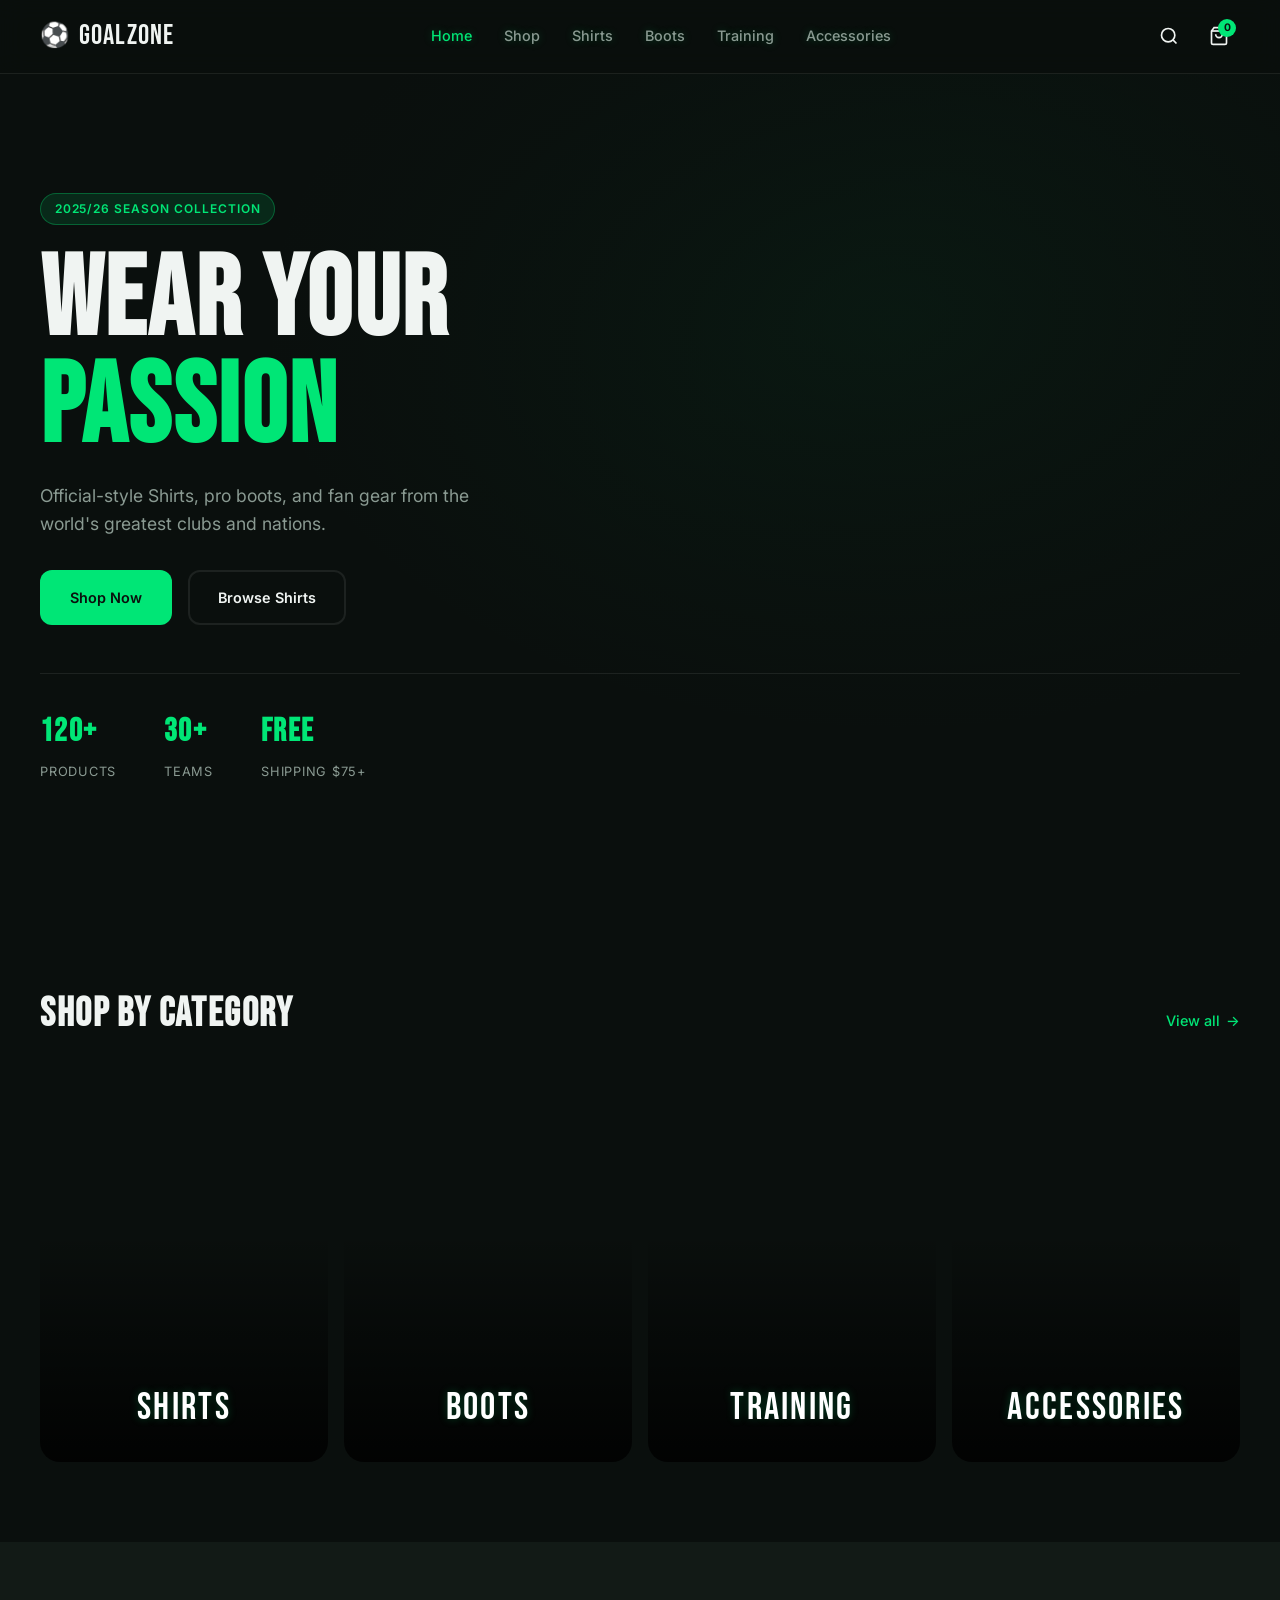
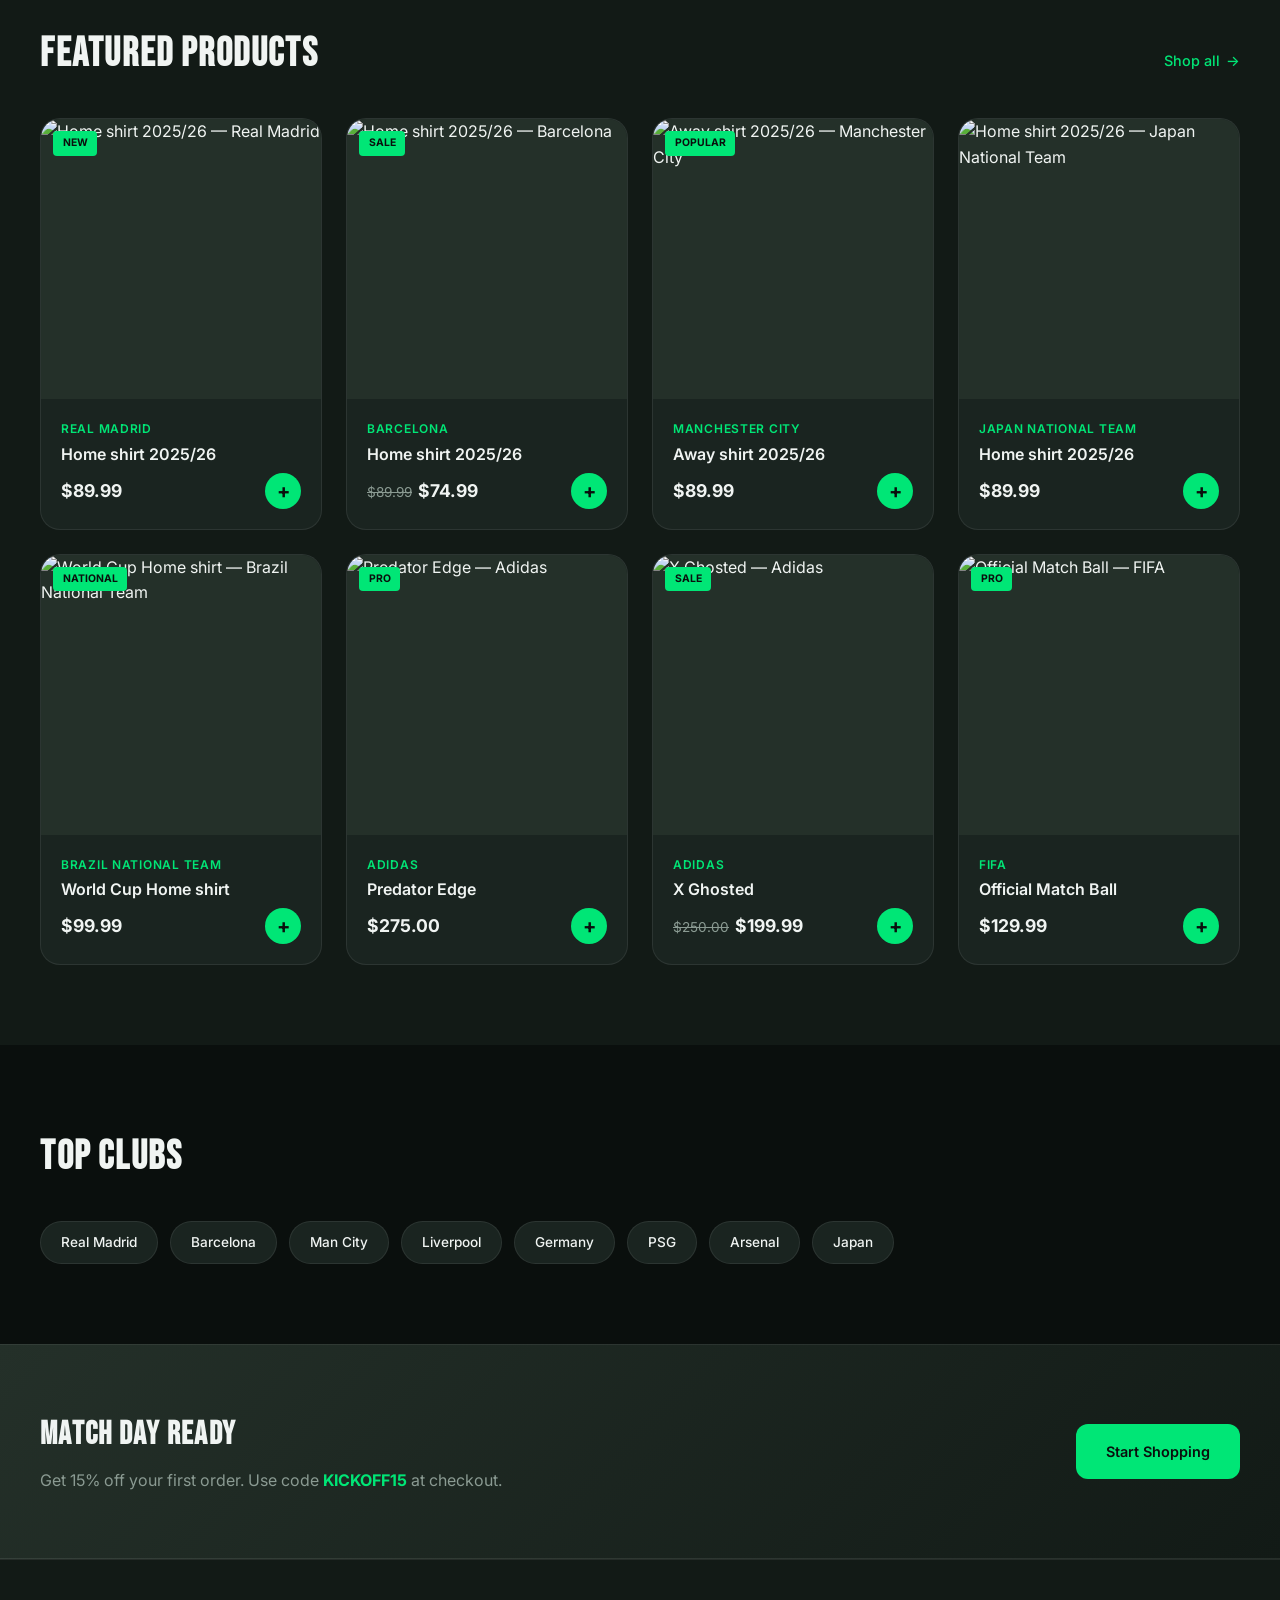
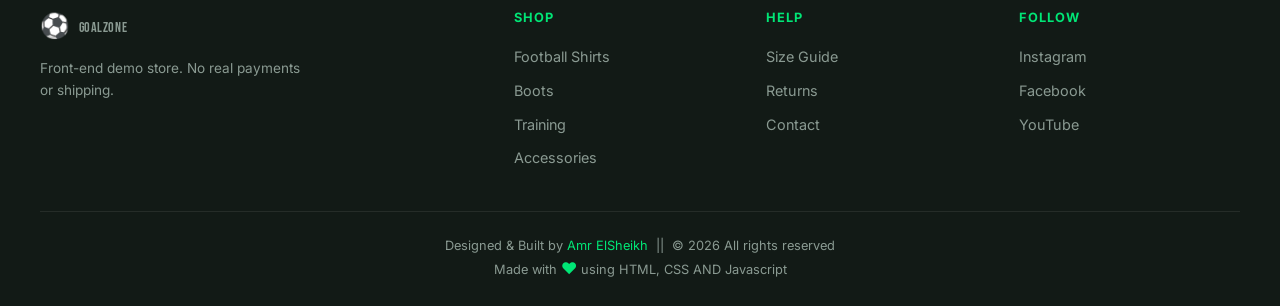
==== index.html @ 162557ea "Add files via upload" ====
<!DOCTYPE html>
<html lang="en">
<head>
  <meta charset="UTF-8">
  <meta name="viewport" content="width=device-width, initial-scale=1.0">
  <title>GoalZone — Football Store</title>
  <link href="/YOUR_PATH/favicon.ico" rel="icon" type="image/x-icon">
  <link href="[data-uri]" rel="icon" type="image/x-icon">
  <link rel="preconnect" href="https://fonts.googleapis.com">
  <link rel="preconnect" href="https://fonts.gstatic.com" crossorigin>
  <link href="https://fonts.googleapis.com/css2?family=Bebas+Neue&family=Inter:wght@400;500;600;700&display=swap" rel="stylesheet">
  <link rel="stylesheet" href="css/styles.css">
</head>
<body>
  <header class="header">
    <div class="container header__inner">
      <a href="index.html" class="logo">
        <span class="logo__icon">⚽</span>
        <span class="logo__text">GoalZone</span>
      </a>
      <nav class="nav" id="mainNav">
        <a href="index.html" class="nav__link nav__link--active">Home</a>
        <a href="shop.html" class="nav__link">Shop</a>
        <a href="shop.html?cat=shirts" class="nav__link">Shirts</a>
        <a href="shop.html?cat=boots" class="nav__link">Boots</a>
        <a href="shop.html?cat=training" class="nav__link">Training</a>
        <a href="shop.html?cat=accessories" class="nav__link">Accessories</a>
      </nav>
      
      <div class="header__actions">
        <button class="icon-btn" id="searchToggle" aria-label="Search">
          <svg width="20" height="20" viewBox="0 0 24 24" fill="none" stroke="currentColor" stroke-width="2"><circle cx="11" cy="11" r="8"/><path d="m21 21-4.3-4.3"/></svg>
        </button>
        <a href="cart.html" class="icon-btn cart-btn" aria-label="Cart">
          <svg width="20" height="20" viewBox="0 0 24 24" fill="none" stroke="currentColor" stroke-width="2"><path d="M6 2 3 6v14a2 2 0 0 0 2 2h14a2 2 0 0 0 2-2V6l-3-4Z"/><path d="M3 6h18"/><path d="M16 10a4 4 0 0 1-8 0"/></svg>
          <span class="cart-btn__count" id="cartCount">0</span>
        </a>
        <button class="menu-toggle" id="menuToggle" aria-label="Menu">
          <span></span><span></span><span></span>
        </button>
      </div>
    </div>
    <div class="search-bar" id="searchBar">
      <div class="container">
        <input type="search" id="searchInput" placeholder="Search football-shirts, boots, teams..." autocomplete="off">
      </div>
    </div>
  </header>

  <main>
    <section class="hero">
      <div class="hero__bg"></div>
      <div class="container hero__content">
        <p class="hero__tag">2025/26 Season Collection</p>
        <h1 class="hero__title">Wear Your<br><span>Passion</span></h1>
        <p class="hero__desc">Official-style Shirts, pro boots, and fan gear from the world's greatest clubs and nations.</p>
        <div class="hero__cta">
          <a href="shop.html" class="btn btn--primary">Shop Now</a>
          <a href="shop.html?cat=shirts" class="btn btn--outline">Browse Shirts</a>
        </div>
        <div class="hero__stats">
          <div class="stat">
            <strong>120+</strong>
            <span>Products</span>
          </div>
          <div class="stat">
            <strong>30+</strong>
            <span>Teams</span>
          </div>
          <div class="stat">
            <strong>Free</strong>
            <span>Shipping $75+</span>
          </div>
        </div>
      </div>
    </section>

    <section class="section">
      <div class="container">
        <div class="section__head">
          <h2>Shop by Category</h2>
          <a href="shop.html" class="link-arrow">View all</a>
        </div>
        <div class="categories">
          <a href="shop.html?cat=shirts" class="category-card category-card--football-shirts">
            <span class="category-card__label"> Shirts</span>
            <!-- <span class="category-card__count">48 items</span> -->
          </a>
          <a href="shop.html?cat=boots" class="category-card category-card--boots">
            <span class="category-card__label">Boots</span>
            <!-- <span class="category-card__count">32 items</span> -->
          </a>
          <a href="shop.html?cat=training" class="category-card category-card--training">
            <span class="category-card__label">Training</span>
            <!-- <span class="category-card__count">24 items</span> -->
          </a>
          <a href="shop.html?cat=accessories" class="category-card category-card--accessories">
            <span class="category-card__label">Accessories</span>
            <!-- <span class="category-card__count">16 items</span> -->
          </a>
        </div>
      </div>
    </section>

    <section class="section section--dark">
      <div class="container">
        <div class="section__head">
          <h2>Featured Products</h2>
          <a href="shop.html" class="link-arrow">Shop all</a>
        </div>
        <div class="product-grid" id="featuredProducts"></div>
      </div>
    </section>

    <section class="section">
      <div class="container">
        <div class="section__head">
          <h2>Top Clubs</h2>
        </div>
        <div class="clubs">
          <!-- <a href="shop.html?team=Al Ahly" class="club-badge club-badge--ahly">Al Ahly</a> -->
          <!-- <a href="shop.html?team=Zamalek" class="club-badge club-badge--zamalek">Zamalek</a> -->
          <!-- <a href="shop.html?team=Egypt" class="club-badge club-badge--egypt">Egypt</a> -->
          <a href="shop.html?team=Real Madrid" class="club-badge">Real Madrid</a>
          <a href="shop.html?team=Barcelona" class="club-badge">Barcelona</a>
          <a href="shop.html?team=Manchester City" class="club-badge">Man City</a>
          <a href="shop.html?team=Liverpool" class="club-badge">Liverpool</a>
          <a href="shop.html?team=Germany national team" class="club-badge">Germany</a>
          <a href="shop.html?team=PSG" class="club-badge">PSG</a>
          <a href="shop.html?team=Arsenal" class="club-badge">Arsenal</a>
          <a href="shop.html?team=Japan National Team" class="club-badge">Japan</a>
        </div>
      </div>
    </section>

    <section class="promo">
      <div class="container promo__inner">
        <div class="promo__text">
          <h2>Match Day Ready</h2>
          <p>Get 15% off your first order. Use code <strong>KICKOFF15</strong> at checkout.</p>
        </div>
        <a href="shop.html" class="btn btn--primary">Start Shopping</a>
      </div>
    </section>
  </main>

  <footer class="footer">
    <div class="container footer__grid">
      <div class="footer__brand">
        <a href="index.html" class="logo">
          <span class="logo__icon">⚽</span>
          <span class="logo__text">GoalZone</span>
        </a>
        <p>Front-end demo store. No real payments or shipping.</p>
      </div>
      <div>
        <h4 style="color:var( --accent)">Shop</h4>
        <ul>
          <li><a href="shop.html?cat=shirts">Football Shirts</a></li>
          <li><a href="shop.html?cat=boots">Boots</a></li>
          <li><a href="shop.html?cat=training">Training</a></li>
          <li><a href="shop.html?cat=accessories">Accessories</a></li>
        </ul>
      </div>
      <div>
        <h4 style="color:var( --accent)">Help</h4>
        <ul>
          <li><a href="#">Size Guide</a></li>
          <li><a href="#">Returns</a></li>
          <li><a href="#">Contact</a></li>
        </ul>
      </div>
      <div>
        <h4 style="color:var( --accent)">Follow</h4>
        <ul>
          <li><a href="#">Instagram</a></li>
          <li><a href="#">Facebook</a></li>
          <li><a href="#">YouTube</a></li>
        </ul>
      </div>
    </div>
    <div class="container footer__bottom">
      <!-- <p>&copy; 2026 GoalZone⚽</p> -->
      <p>Designed & Built by <span style="color:var( --accent)" >Amr ElSheikh</span> &nbsp;||&nbsp; <span>&copy; 2026</span> All rights reserved</p>
      <p>Made with <span style="color:var( --accent) ; font-size: medium;">♥</span> using HTML, CSS AND Javascript</p>
    </div>
  </footer>

  <!-- 
  <footer>
  <div class="container">
    <span style="color:var( --accent)">♥</span>
  </div>
 
</footer> -->

  <div class="toast" id="toast"></div>

  <script src="js/products.js"></script>
  <script src="js/cart.js"></script>
  <script src="js/app.js"></script>
</body>
</html>
---- css/styles.css ----
/* GoalZone — Football Store */

:root {
  --bg: #0a0f0d;
  --bg-card: #121a16;
  --bg-elevated: #1a2420;
  --surface: #243029;
  --text: #f0f4f2;
  --text-muted: #8a9a92;
  --accent: #00e676;
  --accent-dim: #00c853;
  --accent-glow: rgba(0, 230, 118, 0.25);
  --danger: #ff5252;
  --border: rgba(255, 255, 255, 0.08);
  --radius: 12px;
  --radius-lg: 20px;
  --font-display: 'Bebas Neue', sans-serif;
  --font-body: 'Inter', system-ui, sans-serif;
  --header-h: 72px;
  --transition: 0.2s ease;
}

*, *::before, *::after { box-sizing: border-box; margin: 0; padding: 0; }

html { scroll-behavior: smooth; }

body {
  font-family: var(--font-body);
  background: var(--bg);
  color: var(--text);
  line-height: 1.6;
  min-height: 100vh;
}

img { max-width: 100%; display: block; }

a { color: inherit; text-decoration: none; }

button { font: inherit; cursor: pointer; border: none; background: none; color: inherit; }

.container {
  width: min(1200px, 100% - 2rem);
  margin-inline: auto;
}

/* Header */
.header {
  position: sticky;
  top: 0;
  z-index: 100;
  background: rgba(10, 15, 13, 0.92);
  backdrop-filter: blur(12px);
  border-bottom: 1px solid var(--border);
}

.header__inner {
  display: flex;
  align-items: center;
  justify-content: space-between;
  height: var(--header-h);
  gap: 1rem;
}

.logo {
  display: flex;
  align-items: center;
  gap: 0.5rem;
  font-family: var(--font-display);
  font-size: 1.75rem;
  letter-spacing: 0.04em;
}

.logo__icon { font-size: 1.5rem; }

.nav {
  display: flex;
  gap: 2rem;
}

.nav__link {
  font-size: 0.9rem;
  font-weight: 500;
  color: var(--text-muted);
  transition: color var(--transition);
  text-shadow: 0 0 8px var(--accent-glow);
}

.nav__link:hover,
.nav__link--active { color: var(--accent); text-shadow: 0 0 8px var(--accent-glow)}

.header__actions {
  display: flex;
  align-items: center;
  gap: 0.5rem;
}

.icon-btn {
  display: flex;
  align-items: center;
  justify-content: center;
  width: 42px;
  height: 42px;
  border-radius: 50%;
  transition: background var(--transition);
  position: relative;
}

.icon-btn:hover { background: var(--bg-elevated); }

.cart-btn__count {
  position: absolute;
  top: 4px;
  right: 4px;
  min-width: 18px;
  height: 18px;
  padding: 0 5px;
  background: var(--accent);
  color: var(--bg);
  font-size: 0.65rem;
  font-weight: 700;
  border-radius: 99px;
  display: flex;
  align-items: center;
  justify-content: center;
}

.menu-toggle {
  display: none;
  flex-direction: column;
  gap: 5px;
  width: 42px;
  height: 42px;
  align-items: center;
  justify-content: center;
}

.menu-toggle span {
  width: 22px;
  height: 2px;
  background: var(--text);
  border-radius: 2px;
  transition: var(--transition);
}

.search-bar {
  max-height: 0;
  overflow: hidden;
  transition: max-height 0.3s ease, padding 0.3s ease;
  border-bottom: 1px solid transparent;
}

.search-bar--open {
  max-height: 80px;
  padding: 0.75rem 0;
  border-bottom-color: var(--border);
}

.search-bar input {
  width: 100%;
  padding: 0.75rem 1rem;
  background: var(--bg-elevated);
  border: 1px solid var(--border);
  border-radius: var(--radius);
  color: var(--text);
  font-size: 1rem;
  outline: none;
}

.search-bar input:focus { border-color: var(--accent); }

/* Buttons */
.btn {
  display: inline-flex;
  align-items: center;
  justify-content: center;
  gap: 0.5rem;
  padding: 0.875rem 1.75rem;
  font-weight: 600;
  font-size: 0.9rem;
  border-radius: var(--radius);
  transition: all var(--transition);
  border: 2px solid transparent;
}

.btn--primary {
  background: var(--accent);
  color: var(--bg);
}

.btn--primary:hover {
  background: var(--accent-dim);
  box-shadow: 0 0 24px var(--accent-glow);
}

.btn--outline {
  border-color: var(--border);
  color: var(--text);
}

.btn--outline:hover {
  border-color: var(--accent);
  color: var(--accent);
}

.btn--sm { padding: 0.5rem 1rem; font-size: 0.8rem; }
.btn--full { width: 100%; }

.link-arrow {
  font-size: 0.9rem;
  font-weight: 500;
  color: var(--accent);
  display: inline-flex;
  align-items: center;
  gap: 0.35rem;
}

.link-arrow::after { content: '→'; }

.link-btn {
  font-size: 0.8rem;
  color: var(--accent);
  background: none;
  border: none;
  cursor: pointer;
}

/* Hero */
.hero {
  position: relative;
  min-height: calc(100vh - var(--header-h));
  display: flex;
  align-items: center;
  overflow: hidden;
}

.hero__bg {
  position: absolute;
  inset: 0;
  background:
    linear-gradient(135deg, rgba(10, 15, 13, 0.95) 0%, rgba(10, 15, 13, 0.7) 50%, rgba(10, 15, 13, 0.9) 100%),
    radial-gradient(ellipse at 70% 30%, rgba(0, 230, 118, 0.15) 0%, transparent 50%),
    url('https://images.unsplash.com/photo-1574629810360-7efbbe195018?w=1600&q=80') center/cover;
}

.hero__content {
  position: relative;
  padding: 4rem 0;
}

.hero__tag {
  display: inline-block;
  padding: 0.35rem 0.85rem;
  background: rgba(0, 230, 118, 0.12);
  border: 1px solid rgba(0, 230, 118, 0.3);
  border-radius: 99px;
  font-size: 0.75rem;
  font-weight: 600;
  text-transform: uppercase;
  letter-spacing: 0.08em;
  color: var(--accent);
  margin-bottom: 1.5rem;
}

.hero__title {
  font-family: var(--font-display);
  font-size: clamp(3.5rem, 10vw, 7rem);
  line-height: 0.95;
  letter-spacing: 0.02em;
  margin-bottom: 1.25rem;
}

.hero__title span { color: var(--accent); }

.hero__desc {
  max-width: 480px;
  font-size: 1.1rem;
  color: var(--text-muted);
  margin-bottom: 2rem;
}

.hero__cta {
  display: flex;
  flex-wrap: wrap;
  gap: 1rem;
  margin-bottom: 3rem;
}

.hero__stats {
  display: flex;
  gap: 3rem;
  padding-top: 2rem;
  border-top: 1px solid var(--border);
}

.stat strong {
  display: block;
  font-family: var(--font-display);
  font-size: 2rem;
  letter-spacing: 0.04em;
  color: var(--accent);
}

.stat span {
  font-size: 0.8rem;
  color: var(--text-muted);
  text-transform: uppercase;
  letter-spacing: 0.06em;
}

/* Sections */
.section {
  padding: 5rem 0;
}

.section--dark {
  background: var(--bg-card);
}

.section__head {
  display: flex;
  align-items: baseline;
  justify-content: space-between;
  margin-bottom: 2rem;
}

.section__head h2 {
  font-family: var(--font-display);
  font-size: 2.5rem;
  letter-spacing: 0.04em;
}

/* Categories */
.categories {
  display: grid;
  grid-template-columns: repeat(4, 1fr);
  gap: 1rem;
}

.category-card {
  position: relative;
  aspect-ratio: 3/4;
  border-radius: var(--radius-lg);
  overflow: hidden;
  display: flex;
  flex-direction: column;
  justify-content: flex-end;
  padding: 1.5rem;
  transition: transform var(--transition);
}

.category-card:hover { transform: translateY(-4px); ;}

.category-card::before {
  content: '';
  position: absolute;
  inset: 0;
  background: linear-gradient(to top, rgba(0,0,0,0.85) 0%, transparent 60%);
}

.category-card--football-shirts { background: url('https://images.unsplash.com/photo-1745944756454-938dcb6e62ea?w=500&auto=format&fit=crop&q=60&ixlib=rb-4.1.0&ixid=M3wxMjA3fDB8MHxzZWFyY2h8NXx8QXJzZW5hbCUyMiUyMGNsdWIlMjBzaGlydHxlbnwwfHwwfHx8MA%3D%3D') center/cover; }
/* https://images.unsplash.com/photo-1679662826484-6d3e3a97890a?w=500&auto=format&fit=crop&q=60&ixlib=rb-4.1.0&ixid=M3wxMjA3fDB8MHxzZWFyY2h8MTJ8fGZvb3RiYWxsJTIwbWFueSUyMHNoaXJ0c3xlbnwwfHwwfHx8MA%3D%3D */
.category-card--boots { background: url('https://images.unsplash.com/photo-1579952363873-27f3bade9f55?w=600&q=80') center/cover; }
.category-card--training { background: url('https://images.unsplash.com/photo-1431324155629-1a6deb1dec8d?w=600&q=80') center/cover; }
.category-card--accessories { background: url('https://images.unsplash.com/photo-1551958219-acbc608c6377?w=600&q=80') center/cover; }

.category-card__label {
  position: relative;
  color:white;
   /* -webkit-text-stroke:white 1px; */
   text-shadow: 0 0 8px var(--accent-glow);
  font-family: var(--font-display);
  font-size: 2.4rem;
  letter-spacing: 0.06em;
  word-spacing: 4px;
  text-align: center;
  width: 80%;
  margin: 0 auto;
}
.category-card__label:hover { color: var(--accent); -webkit-text-stroke:transparent 1px; text-shadow: 0 0 8px var(--accent-glow);}
/* .category-card__label:hover { color: transparent; -webkit-text-stroke: #00c853 1px;} */

.category-card__count {
  position: relative;
  font-size: 0.8rem;
  color: var(--text-muted);
}

/* Product grid */
.product-grid {
  display: grid;
  grid-template-columns: repeat(auto-fill, minmax(260px, 1fr));
  gap: 1.5rem;
}

.product-card {
  background: var(--bg-elevated);
  border-radius: var(--radius-lg);
  overflow: hidden;
  border: 1px solid var(--border);
  transition: border-color var(--transition), transform var(--transition);
  cursor: pointer;
}

.product-card:hover {
  border-color: rgba(0, 230, 118, 0.3);
  transform: translateY(-2px);
}

.product-card__image {
  aspect-ratio: 1;
  background: var(--surface);
  overflow: hidden;
  position: relative;
}

.product-card__image img {
  width: 100%;
  height: 100%;
  object-fit: cover;
  transition: transform 0.4s ease;
}

.product-card:hover .product-card__image img { transform: scale(1.05); }

.product-card__badge {
  position: absolute;
  top: 0.75rem;
  left: 0.75rem;
  padding: 0.25rem 0.6rem;
  background: var(--accent);
  color: var(--bg);
  font-size: 0.65rem;
  font-weight: 700;
  text-transform: uppercase;
  border-radius: 4px;
}

.product-card__body { padding: 1.25rem; }

.product-card__team {
  font-size: 0.75rem;
  color: var(--accent);
  font-weight: 600;
  text-transform: uppercase;
  letter-spacing: 0.06em;
  margin-bottom: 0.35rem;
}

.product-card__name {
  font-weight: 600;
  font-size: 1rem;
  margin-bottom: 0.5rem;
  line-height: 1.3;
}

.product-card__footer {
  display: flex;
  align-items: center;
  justify-content: space-between;
  gap: 0.5rem;
}

.product-card__price {
  font-weight: 700;
  font-size: 1.1rem;
}

.product-card__price s {
  font-size: 0.85rem;
  color: var(--text-muted);
  font-weight: 400;
  margin-right: 0.35rem;
}

.product-card__add {
  width: 36px;
  height: 36px;
  border-radius: 50%;
  background: var(--accent);
  color: var(--bg);
  display: flex;
  align-items: center;
  justify-content: center;
  font-size: 1.25rem;
  font-weight: 700;
  transition: transform var(--transition), box-shadow var(--transition);
  flex-shrink: 0;
}

.product-card__add:hover {
  transform: scale(1.1);
  box-shadow: 0 0 16px var(--accent-glow);
}

/* Clubs */
.clubs {
  display: flex;
  flex-wrap: wrap;
  gap: 0.75rem;
}

.club-badge {
  padding: 0.6rem 1.25rem;
  background: var(--bg-elevated);
  border: 1px solid var(--border);
  border-radius: 99px;
  font-size: 0.85rem;
  font-weight: 500;
  transition: all var(--transition);
}

.club-badge:hover {
  border-color: var(--accent);
  color: var(--accent);
  background: rgba(0, 230, 118, 0.08);
}

.club-badge--ahly {
  border-color: rgba(200, 16, 46, 0.5);
  color: #ff6b7a;
}

.club-badge--ahly:hover {
  border-color: #C8102E;
  background: rgba(200, 16, 46, 0.15);
  color: #ff8a95;
}

.club-badge--zamalek {
  border-color: rgba(255, 255, 255, 0.25);
  color: #fff;
}

.club-badge--zamalek:hover {
  border-color: #fff;
  background: rgba(255, 255, 255, 0.1);
  color: #fff;
}

.club-badge--egypt {
  border-color: rgba(206, 17, 38, 0.5);
  color: #ffd700;
}

.club-badge--egypt:hover {
  border-color: #CE1126;
  background: rgba(206, 17, 38, 0.15);
  color: #ffe44d;
}

/* Promo */
.promo {
  padding: 4rem 0;
  background: linear-gradient(135deg, var(--surface) 0%, var(--bg-card) 100%);
  border-top: 1px solid var(--border);
  border-bottom: 1px solid var(--border);
}

.promo__inner {
  display: flex;
  align-items: center;
  justify-content: space-between;
  gap: 2rem;
  flex-wrap: wrap;
}

.promo__text h2 {
  font-family: var(--font-display);
  font-size: 2rem;
  letter-spacing: 0.04em;
  margin-bottom: 0.5rem;
}

.promo__text p { color: var(--text-muted); }
.promo__text strong { color: var(--accent); }

/* Footer */
.footer {
  padding: 3rem 0 1.5rem;
  background: var(--bg-card);
  border-top: 1px solid var(--border);
}

.footer__grid {
  display: grid;
  grid-template-columns: 2fr 1fr 1fr 1fr;
  gap: 2rem;
  margin-bottom: 2rem;
}

.footer__brand p {
  margin-top: 0.75rem;
  font-size: 0.85rem;
  color: var(--text-muted);
  max-width: 260px;
}

.footer h4 {
  font-size: 0.8rem;
  text-transform: uppercase;
  letter-spacing: 0.08em;
  color: var(--text-muted);
  margin-bottom: 1rem;
}

.footer ul { list-style: none; }

.footer li { margin-bottom: 0.5rem; }

.footer a {
  font-size: 0.9rem;
  color: var(--text-muted);
  transition: color var(--transition);
}

.footer a:hover { color: var(--accent); }

.footer__bottom {
  padding-top: 1.5rem;
  border-top: 1px solid var(--border);
  text-align: center;
  font-size: 0.8rem;
  color: var(--text-muted);
}

/* Shop page */
.shop-page { padding: 2rem 0 4rem; }

.page-header {
  display: flex;
  align-items: baseline;
  justify-content: space-between;
  margin-bottom: 2rem;
  flex-wrap: wrap;
  gap: 1rem;
}

.page-header h1 {
  font-family: var(--font-display);
  font-size: 3rem;
  letter-spacing: 0.04em;
}

.page-header p { color: var(--text-muted); font-size: 0.9rem; }

.shop-layout {
  display: grid;
  grid-template-columns: 260px 1fr;
  gap: 2rem;
  align-items: start;
}

.filters {
  background: var(--bg-card);
  border: 1px solid var(--border);
  border-radius: var(--radius-lg);
  padding: 1.5rem;
  position: sticky;
  top: calc(var(--header-h) + 1rem);
}

.filters__head {
  display: flex;
  justify-content: space-between;
  align-items: center;
  margin-bottom: 1.5rem;
}

.filters__head h3 {
  font-family: var(--font-display);
  font-size: 1.5rem;
  letter-spacing: 0.04em;
}

.filter-group {
  margin-bottom: 1.5rem;
  padding-bottom: 1.5rem;
  border-bottom: 1px solid var(--border);
}

.filter-group:last-child { border-bottom: none; margin-bottom: 0; padding-bottom: 0; }

.filter-group h4 {
  font-size: 0.75rem;
  text-transform: uppercase;
  letter-spacing: 0.08em;
  color: var(--text-muted);
  margin-bottom: 0.75rem;
}

.checkbox {
  display: flex;
  align-items: center;
  gap: 0.5rem;
  padding: 0.35rem 0;
  font-size: 0.9rem;
  cursor: pointer;
}

.checkbox input { accent-color: var(--accent); }

.select {
  width: 100%;
  padding: 0.6rem 0.75rem;
  background: var(--bg-elevated);
  border: 1px solid var(--border);
  border-radius: var(--radius);
  color: var(--text);
  font-size: 0.9rem;
  outline: none;
}

.select:focus { border-color: var(--accent); }

.filters-toggle { display: none; margin-bottom: 1rem; }

.empty-state {
  text-align: center;
  padding: 3rem;
  color: var(--text-muted);
}

/* Modal */
.modal {
  position: fixed;
  inset: 0;
  z-index: 200;
  display: flex;
  align-items: center;
  justify-content: center;
  padding: 1rem;
  opacity: 0;
  visibility: hidden;
  transition: opacity 0.3s, visibility 0.3s;
}

.modal--open { opacity: 1; visibility: visible; }

.modal__backdrop {
  position: absolute;
  inset: 0;
  background: rgba(0, 0, 0, 0.75);
  backdrop-filter: blur(4px);
}

.modal__dialog {
  position: relative;
  background: var(--bg-card);
  border: 1px solid var(--border);
  border-radius: var(--radius-lg);
  max-width: 900px;
  width: 100%;
  max-height: 90vh;
  overflow-y: auto;
  transform: translateY(20px);
  transition: transform 0.3s ease;
}

.modal--open .modal__dialog { transform: translateY(0); }

.modal__dialog--sm { max-width: 420px; text-align: center; }

.modal__close {
  position: absolute;
  top: 1rem;
  right: 1rem;
  width: 36px;
  height: 36px;
  border-radius: 50%;
  background: var(--bg-elevated);
  font-size: 1.5rem;
  line-height: 1;
  z-index: 1;
  transition: background var(--transition);
}

.modal__close:hover { background: var(--surface); }

.modal__body { padding: 2rem; }

.modal-product {
  display: grid;
  grid-template-columns: 1fr 1fr;
  gap: 2rem;
}

.modal-product__image {
  aspect-ratio: 1;
  border-radius: var(--radius);
  overflow: hidden;
  background: var(--surface);
}

.modal-product__image img {
  width: 100%;
  height: 100%;
  object-fit: cover;
}

.modal-product__team {
  font-size: 0.8rem;
  color: var(--accent);
  font-weight: 600;
  text-transform: uppercase;
  letter-spacing: 0.06em;
}

.modal-product__name {
  font-family: var(--font-display);
  font-size: 2.25rem;
  letter-spacing: 0.03em;
  margin: 0.25rem 0 0.75rem;
  line-height: 1.1;
}

.modal-product__price {
  font-size: 1.5rem;
  font-weight: 700;
  margin-bottom: 1rem;
}

.modal-product__desc {
  color: var(--text-muted);
  font-size: 0.95rem;
  margin-bottom: 1.5rem;
}

.size-picker { margin-bottom: 1.5rem; }

.size-picker label {
  display: block;
  font-size: 0.75rem;
  text-transform: uppercase;
  letter-spacing: 0.06em;
  color: var(--text-muted);
  margin-bottom: 0.5rem;
}

.size-options {
  display: flex;
  flex-wrap: wrap;
  gap: 0.5rem;
}

.size-option {
  min-width: 44px;
  padding: 0.5rem 0.75rem;
  border: 1px solid var(--border);
  border-radius: var(--radius);
  font-size: 0.85rem;
  font-weight: 500;
  transition: all var(--transition);
}

.size-option:hover { border-color: var(--accent); }

.size-option--active {
  background: var(--accent);
  color: var(--bg);
  border-color: var(--accent);
}

.modal-product__actions {
  display: flex;
  gap: 0.75rem;
}

.modal-product__actions .btn { flex: 1; }

/* Cart page */
.cart-page { padding: 2rem 0 4rem; min-height: 60vh; }

.cart-layout {
  display: grid;
  grid-template-columns: 1fr 360px;
  gap: 2rem;
  align-items: start;
}

.cart-item {
  display: grid;
  grid-template-columns: 100px 1fr auto;
  gap: 1.25rem;
  padding: 1.25rem;
  background: var(--bg-card);
  border: 1px solid var(--border);
  border-radius: var(--radius-lg);
  margin-bottom: 1rem;
  align-items: center;
}

.cart-item__image {
  aspect-ratio: 1;
  border-radius: var(--radius);
  overflow: hidden;
  background: var(--surface);
}

.cart-item__image img {
  width: 100%;
  height: 100%;
  object-fit: cover;
}

.cart-item__name {
  font-weight: 600;
  margin-bottom: 0.25rem;
}

.cart-item__meta {
  font-size: 0.85rem;
  color: var(--text-muted);
  margin-bottom: 0.75rem;
}

.qty-control {
  display: inline-flex;
  align-items: center;
  border: 1px solid var(--border);
  border-radius: var(--radius);
  overflow: hidden;
}

.qty-control button {
  width: 32px;
  height: 32px;
  display: flex;
  align-items: center;
  justify-content: center;
  background: var(--bg-elevated);
  transition: background var(--transition);
}

.qty-control button:hover { background: var(--surface); }

.qty-control span {
  min-width: 36px;
  text-align: center;
  font-weight: 600;
  font-size: 0.9rem;
}

.cart-item__right {
  text-align: right;
}

.cart-item__price {
  font-weight: 700;
  font-size: 1.1rem;
  margin-bottom: 0.5rem;
}

.cart-item__remove {
  font-size: 0.8rem;
  color: var(--danger);
  background: none;
  border: none;
  cursor: pointer;
}

.cart-item__remove:hover { text-decoration: underline; }

.cart-summary {
  background: var(--bg-card);
  border: 1px solid var(--border);
  border-radius: var(--radius-lg);
  padding: 1.5rem;
  position: sticky;
  top: calc(var(--header-h) + 1rem);
}

.cart-summary h3 {
  font-family: var(--font-display);
  font-size: 1.5rem;
  letter-spacing: 0.04em;
  margin-bottom: 1.25rem;
}

.summary-row {
  display: flex;
  justify-content: space-between;
  padding: 0.5rem 0;
  font-size: 0.9rem;
  color: var(--text-muted);
}

.summary-row--total {
  font-size: 1.15rem;
  font-weight: 700;
  color: var(--text);
  border-top: 1px solid var(--border);
  margin-top: 0.5rem;
  padding-top: 1rem;
}

.summary-row--discount { color: var(--accent); }

.promo-input {
  display: flex;
  gap: 0.5rem;
  margin: 1.25rem 0 0.5rem;
}

.promo-input input {
  flex: 1;
  padding: 0.6rem 0.75rem;
  background: var(--bg-elevated);
  border: 1px solid var(--border);
  border-radius: var(--radius);
  color: var(--text);
  font-size: 0.9rem;
  outline: none;
}

.promo-hint {
  font-size: 0.8rem;
  color: var(--accent);
  margin-bottom: 1rem;
  min-height: 1.2em;
}

.cart-note {
  margin-top: 0.75rem;
  font-size: 0.75rem;
  color: var(--text-muted);
  text-align: center;
}

.empty-cart {
  text-align: center;
  padding: 4rem 2rem;
}

.empty-cart__icon { font-size: 4rem; margin-bottom: 1rem; }

.empty-cart h2 {
  font-family: var(--font-display);
  font-size: 2rem;
  margin-bottom: 0.5rem;
}

.empty-cart p {
  color: var(--text-muted);
  margin-bottom: 1.5rem;
}

.checkout-success { padding: 2rem; }

.checkout-success__icon {
  width: 64px;
  height: 64px;
  margin: 0 auto 1rem;
  background: var(--accent);
  color: var(--bg);
  border-radius: 50%;
  display: flex;
  align-items: center;
  justify-content: center;
  font-size: 2rem;
  font-weight: 700;
}

.checkout-success h2 {
  font-family: var(--font-display);
  font-size: 2rem;
  margin-bottom: 0.5rem;
}

.checkout-success p {
  color: var(--text-muted);
  margin-bottom: 1.5rem;
}

/* Toast */
.toast {
  position: fixed;
  bottom: 2rem;
  left: 50%;
  transform: translateX(-50%) translateY(100px);
  background: var(--bg-elevated);
  border: 1px solid var(--accent);
  color: var(--text);
  padding: 0.875rem 1.5rem;
  border-radius: var(--radius);
  font-size: 0.9rem;
  font-weight: 500;
  z-index: 300;
  opacity: 0;
  transition: transform 0.3s ease, opacity 0.3s ease;
  pointer-events: none;
  box-shadow: 0 8px 32px rgba(0, 0, 0, 0.4);
}

.toast--show {
  transform: translateX(-50%) translateY(0);
  opacity: 1;
}

/* Responsive */
@media (max-width: 900px) {
  .categories { grid-template-columns: repeat(2, 1fr); }
  .footer__grid { grid-template-columns: 1fr 1fr; }
  .shop-layout { grid-template-columns: 1fr; }
  .filters {
    position: fixed;
    inset: 0;
    top: var(--header-h);
    z-index: 90;
    border-radius: 0;
    transform: translateX(-100%);
    transition: transform 0.3s ease;
    overflow-y: auto;
  }
  .filters--open { transform: translateX(0); }
  .filters-toggle { display: inline-flex; }
  .cart-layout { grid-template-columns: 1fr; }
  .modal-product { grid-template-columns: 1fr; }
}

@media (max-width: 640px) {
  .nav {
    position: fixed;
    inset: 0;
    top: var(--header-h);
    background: var(--bg);
    flex-direction: column;
    padding: 2rem;
    gap: 1.5rem;
    transform: translateX(100%);
    transition: transform 0.3s ease;
    z-index: 99;
  }
  .nav--open { transform: translateX(0); }
  .menu-toggle { display: flex; }
  .categories { grid-template-columns: 1fr; }
  .hero__stats { gap: 1.5rem; }
  .footer__grid { grid-template-columns: 1fr; }
  .cart-item {
    grid-template-columns: 80px 1fr;
  }
  .cart-item__right {
    grid-column: 2;
    text-align: left;
    display: flex;
    align-items: center;
    justify-content: space-between;
  }
}
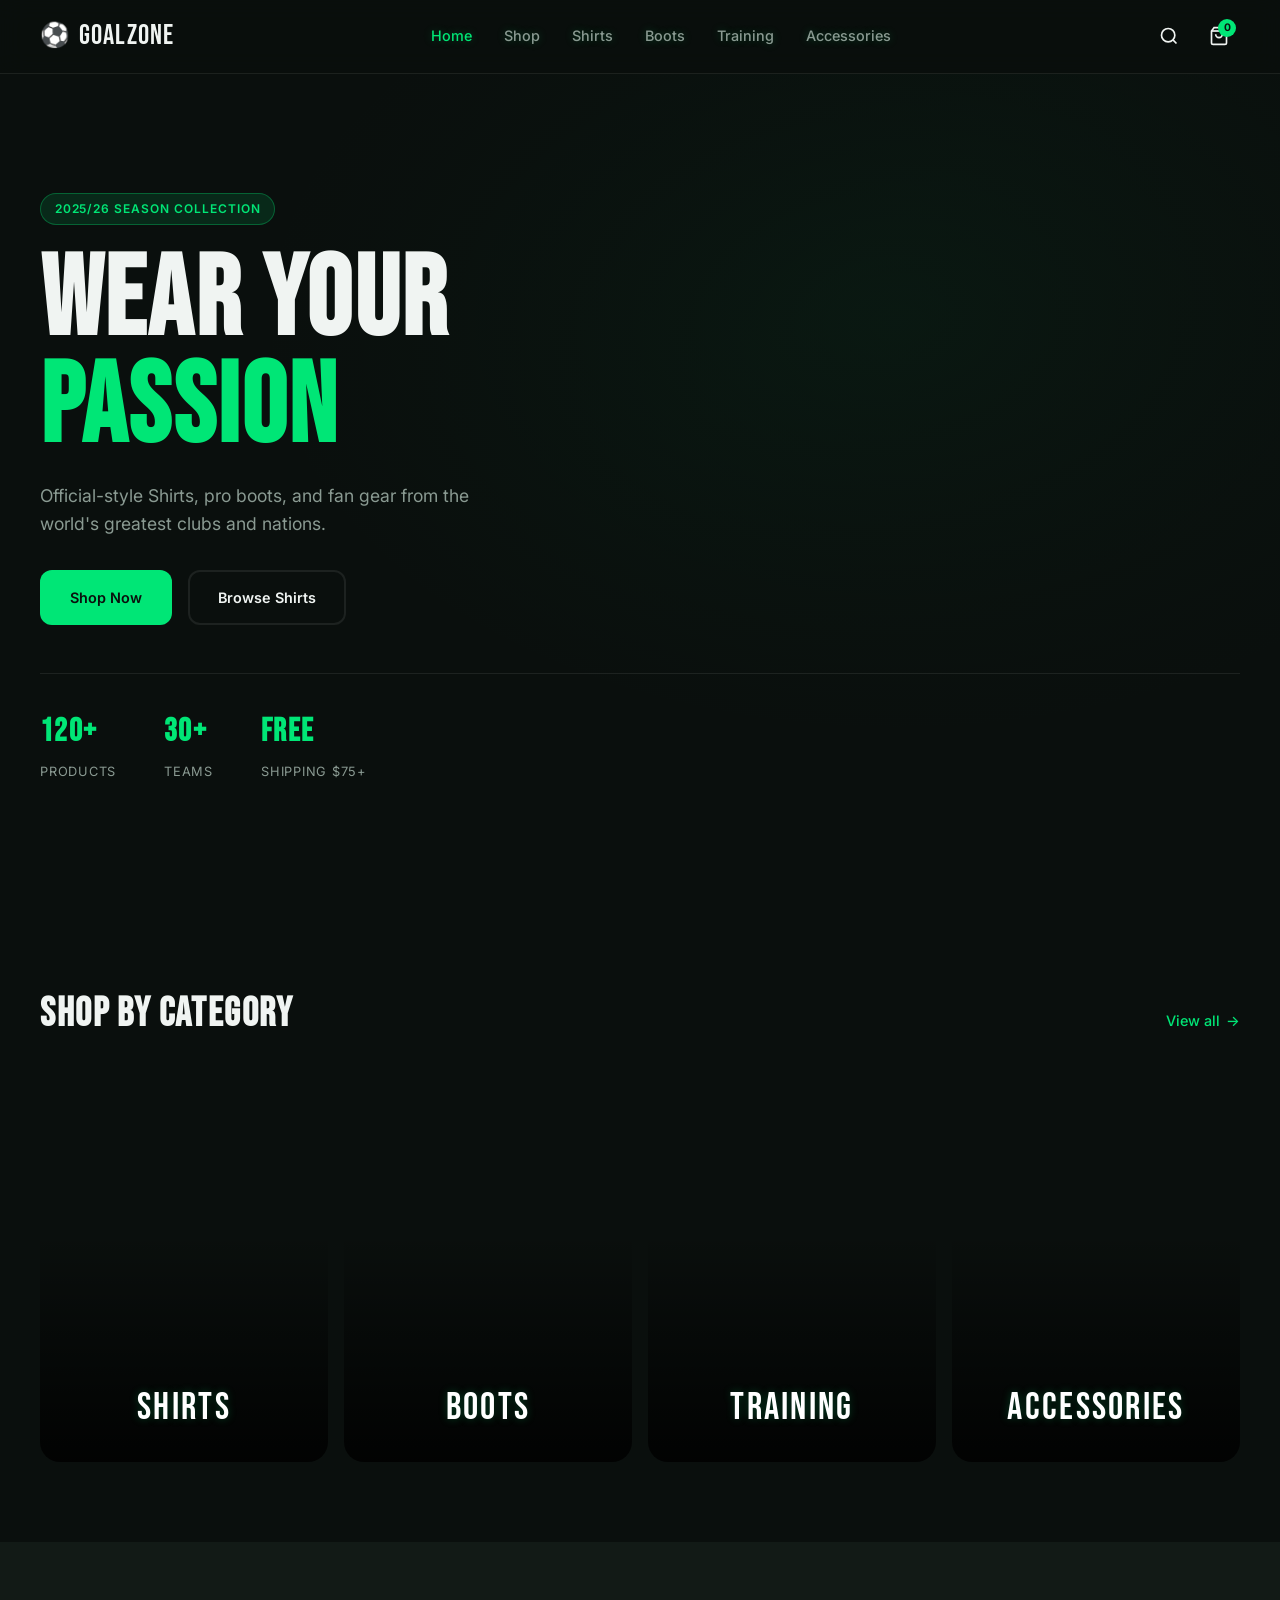
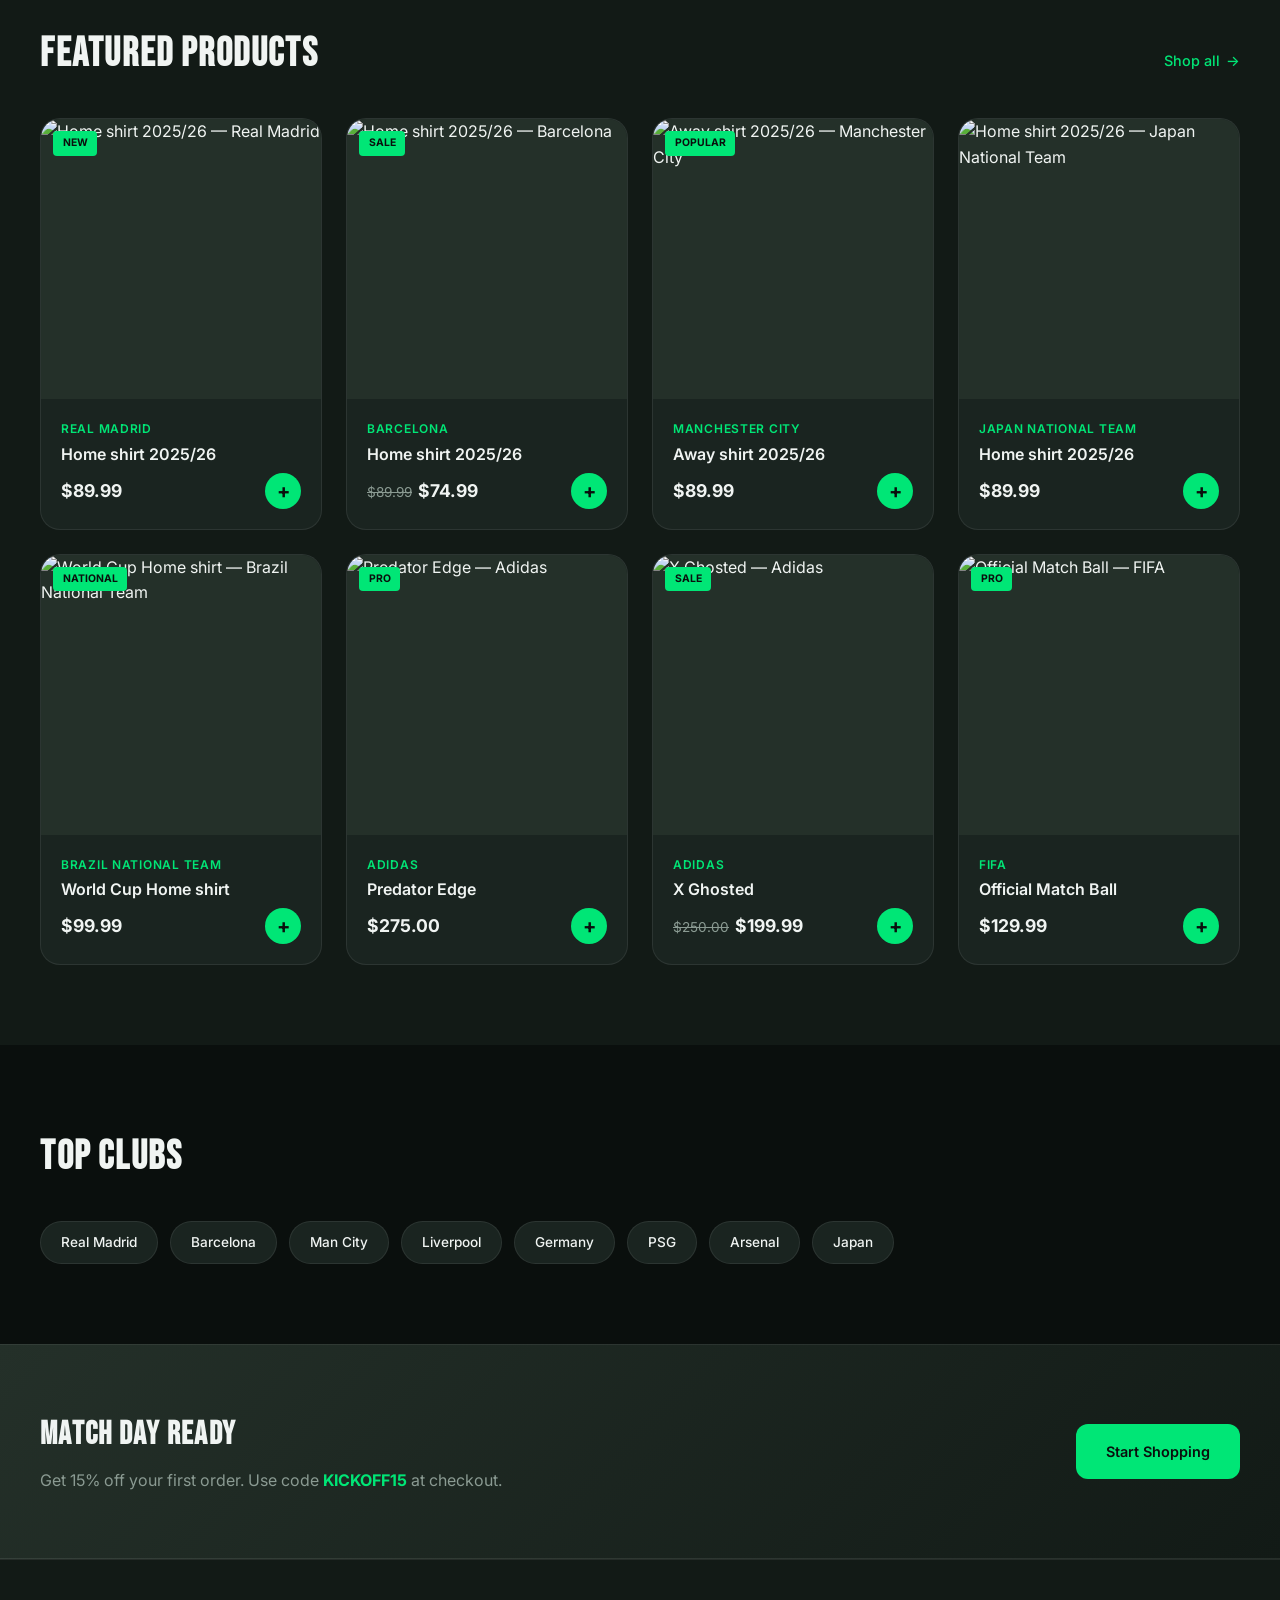
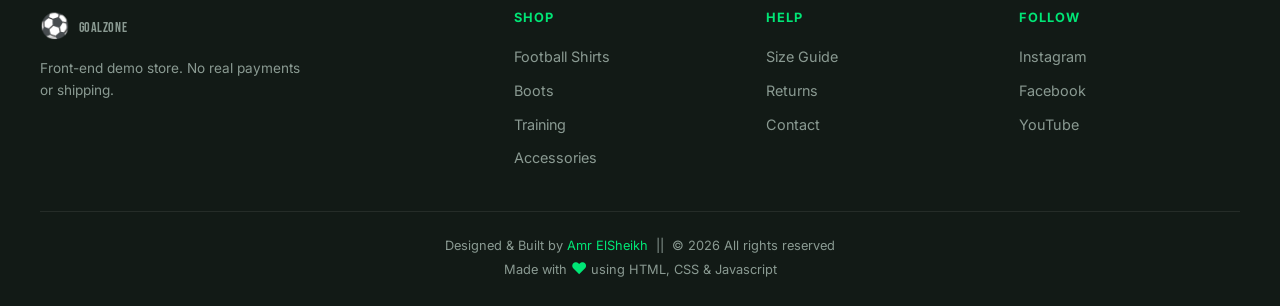
==== commit ff4fc1c5: "Fix HTML encoding issues in index.html" ====
--- a/index.html
+++ b/index.html
@@ -182,7 +182,7 @@
     <div class="container footer__bottom">
       <!-- <p>&copy; 2026 GoalZone⚽</p> -->
       <p>Designed & Built by <span style="color:var( --accent)" >Amr ElSheikh</span> &nbsp;||&nbsp; <span>&copy; 2026</span> All rights reserved</p>
-      <p>Made with <span style="color:var( --accent) ; font-size: medium;">♥</span> using HTML, CSS AND Javascript</p>
+      <p>Made with <span style="color:var( --accent) ; font-size: medium;">♥</span> using HTML, CSS & Javascript</p>
     </div>
   </footer>
 
--- a/css/styles.css
+++ b/css/styles.css
@@ -23,7 +23,9 @@
 *, *::before, *::after { box-sizing: border-box; margin: 0; padding: 0; }
 
 html { scroll-behavior: smooth; }
-
+::-webkit-scrollbar { width: 8px; }
+::-webkit-scrollbar-track { background: var(--bg-card); border-radius: 4px; }
+::-webkit-scrollbar-thumb { background: var(--accent-dim); border-radius: 4px; }
 body {
   font-family: var(--font-body);
   background: var(--bg);
